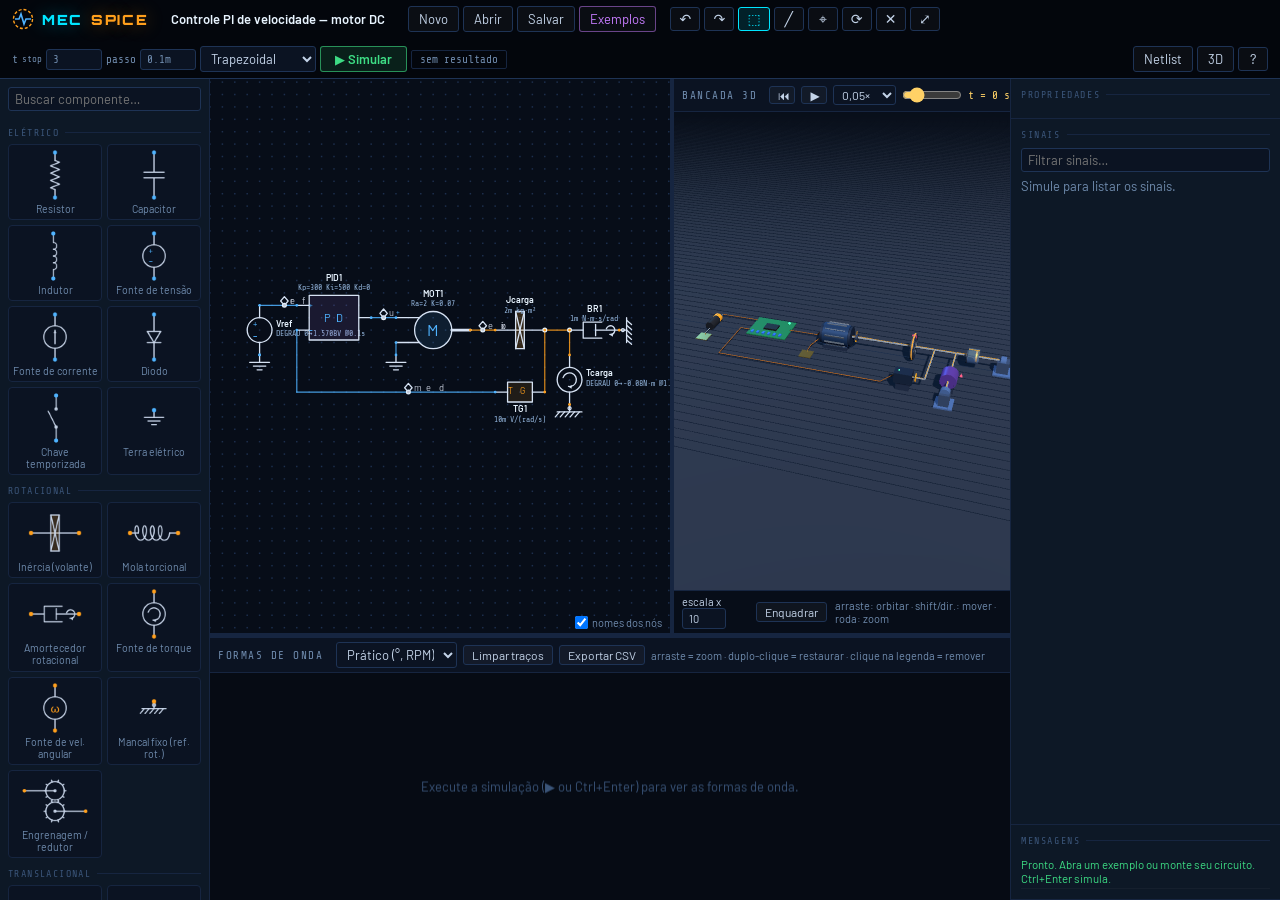
==== mecspice/index.html @ abb5cb86 "Add MecSPICE: multi-domain (electrical/mechanical) LTspice-style simulator with 3D view Schematic ed" ====
<!DOCTYPE html>
<html lang="pt-BR">
<head>
<meta charset="UTF-8">
<meta name="viewport" content="width=device-width, initial-scale=1.0">
<title>MecSPICE</title>
<link rel="preconnect" href="https://fonts.googleapis.com">
<link href="https://fonts.googleapis.com/css2?family=Orbitron:wght@600;900&family=Share+Tech+Mono&family=Barlow:wght@400;500;600&display=swap" rel="stylesheet">
<link rel="stylesheet" href="css/style.css">
</head>
<body>

<header id="topbar">
  <div class="logo">
    <svg width="22" height="22" viewBox="0 0 22 22" fill="none">
      <circle cx="11" cy="11" r="9.5" stroke="#ff9f1c" stroke-width="1.4" stroke-dasharray="3 2"/>
      <path d="M3 11h4l2-5 3 10 2-5h5" stroke="#4fb3ff" stroke-width="1.6" fill="none"/>
    </svg>
    MEC<span>SPICE</span>
  </div>
  <div id="doc-title" contenteditable="true" spellcheck="false" title="Título do esquemático (clique para editar)">Sem título</div>

  <div class="tb-group">
    <button class="btn" id="btn-new" title="Novo esquemático">Novo</button>
    <button class="btn" id="btn-open" title="Abrir (Ctrl+O)">Abrir</button>
    <button class="btn" id="btn-save" title="Salvar (Ctrl+S)">Salvar</button>
    <button class="btn accent" id="btn-ex">Exemplos</button>
    <input type="file" id="file" accept=".json,application/json" hidden>
  </div>
  <div class="tb-group">
    <button class="btn icon" id="btn-undo" title="Desfazer (Ctrl+Z)">↶</button>
    <button class="btn icon" id="btn-redo" title="Refazer (Ctrl+Y)">↷</button>
    <button class="btn icon on" data-mode="select" title="Selecionar (Esc)">⬚</button>
    <button class="btn icon" data-mode="wire" title="Fio (W)">╱</button>
    <button class="btn icon" data-mode="probe" title="Ponta de prova (P)">⌖</button>
    <button class="btn icon" id="btn-rot" title="Girar (R)">⟳</button>
    <button class="btn icon" id="btn-del" title="Excluir (Del)">✕</button>
    <button class="btn icon" id="btn-fit" title="Enquadrar (F)">⤢</button>
  </div>
  <div class="tb-group sim">
    <label>t<sub>stop</sub> <input id="tstop" value="1" size="5"></label>
    <label>passo <input id="dt" value="1m" size="5"></label>
    <select id="method" title="Método de integração">
      <option value="trap">Trapezoidal</option>
      <option value="be">Euler implícito</option>
    </select>
    <button class="btn run" id="run" title="Simular (Ctrl+Enter / F9)">▶ Simular</button>
    <span id="sim-status" class="pill">sem resultado</span>
  </div>
  <div class="tb-group right">
    <button class="btn" id="btn-net" title="Ver netlist">Netlist</button>
    <button class="btn" id="btn-3d" title="Mostrar/ocultar vista 3D">3D</button>
    <button class="btn icon" id="btn-help" title="Ajuda">?</button>
  </div>
  <div id="progress-wrap"><div id="progress"></div></div>
</header>

<main id="app">
  <aside id="palette">
    <input id="pal-search" placeholder="Buscar componente…" spellcheck="false">
    <div id="palette-list"></div>
  </aside>

  <section id="work">
    <div id="work-top">
      <div id="sch-wrap">
        <canvas id="sch" tabindex="0"></canvas>
        <div id="hint"></div>
        <label class="sch-opt"><input type="checkbox" id="toggle-names" checked> nomes dos nós</label>
      </div>
      <div id="split-v" class="splitter v"></div>
      <div id="v3d-pane">
        <div class="pane-head">
          <span class="pane-title">Bancada 3D</span>
          <button class="btn icon sm" id="rew" title="Início">⏮</button>
          <button class="btn icon sm" id="play" title="Play/Pausa (Espaço)">▶</button>
          <select id="speed" title="Velocidade de reprodução (tempo simulado por segundo real)">
            <option value="0.001">0,001×</option>
            <option value="0.01">0,01×</option>
            <option value="0.05">0,05×</option>
            <option value="0.1" selected>0,1×</option>
            <option value="0.25">0,25×</option>
            <option value="0.5">0,5×</option>
            <option value="1">1×</option>
            <option value="2">2×</option>
          </select>
          <input type="range" id="tslider" min="0" max="1000" value="0">
          <span id="tlabel">t = 0 s</span>
        </div>
        <div id="v3d"></div>
        <div class="v3d-foot">
          <label title="Ampliação visual dos deslocamentos lineares">escala x <input id="dscale" value="10" size="3"></label>
          <button class="btn sm" id="btn-fit3d">Enquadrar</button>
          <span class="muted">arraste: orbitar · shift/dir.: mover · roda: zoom</span>
        </div>
      </div>
    </div>
    <div id="split-h" class="splitter h"></div>
    <div id="plot-pane">
      <div class="pane-head">
        <span class="pane-title">Formas de onda</span>
        <select id="units" title="Unidades rotacionais">
          <option value="si">SI (rad, rad/s)</option>
          <option value="prat">Prático (°, RPM)</option>
        </select>
        <button class="btn sm" id="btn-clear">Limpar traços</button>
        <button class="btn sm" id="btn-csv">Exportar CSV</button>
        <span class="muted">arraste = zoom · duplo-clique = restaurar · clique na legenda = remover</span>
      </div>
      <div id="plot-wrap"><canvas id="plot"></canvas></div>
    </div>
  </section>

  <aside id="side">
    <div class="side-sec">
      <div class="sec-title">Propriedades</div>
      <div id="props"></div>
    </div>
    <div class="side-sec grow">
      <div class="sec-title">Sinais</div>
      <input id="sig-search" placeholder="Filtrar sinais…" spellcheck="false">
      <div id="signals"><div class="muted">Simule para listar os sinais.</div></div>
    </div>
    <div class="side-sec">
      <div class="sec-title">Mensagens</div>
      <div id="log"></div>
    </div>
  </aside>
</main>

<div id="ctxmenu"></div>
<div id="modal">
  <div class="modal-box">
    <div class="modal-head"><span id="modal-title"></span><button class="btn icon" onclick="app.closeModal()">✕</button></div>
    <div id="modal-body"></div>
  </div>
</div>

<script src="vendor/three.min.js"></script>
<script src="js/core.js"></script>
<script src="js/solver.js"></script>
<script src="js/editor.js"></script>
<script src="js/plot.js"></script>
<script src="js/view3d.js"></script>
<script src="js/examples.js"></script>
<script src="js/app.js"></script>
</body>
</html>
---- mecspice/css/style.css ----
/* ============================================================
   MecSPICE — estilos (tema escuro, herdado do simulador do Grupo 8)
   ============================================================ */
:root {
  --bg0: #04070d; --bg1: #070d18; --bg2: #0b1322; --panel: #0d1826;
  --border: #162540; --border2: #1e3355;
  --acc: #00e5ff; --org: #ff9f1c; --grn: #3ddc84; --red: #ff4d6d; --ylw: #ffd166; --pur: #c77dff;
  --txt: #c3d3e8; --txt2: #6f8bad; --txt3: #3a5478; --wht: #e8f4ff;
  --sch-bg: #070d18; --sch-grid: #1d2f4d; --sym: #d6e2f3; --lbl: #e8f4ff; --val: #8fb0d6;
  --sel: #ffd166; --junction: #e8f4ff;
  --plot-bg: #060b14; --plot-frame: #1e3355; --plot-grid: #122039; --plot-zero: #33507a; --cursor-play: #ffd166;
  --v3d-w: 42%; --plot-h: 32%;
}
* { margin: 0; padding: 0; box-sizing: border-box; }
html, body { height: 100%; }
body {
  font-family: 'Barlow', system-ui, sans-serif; font-size: 13px;
  background: var(--bg0); color: var(--txt); overflow: hidden;
  display: flex; flex-direction: column;
}
body.dragging { user-select: none; cursor: grabbing; }
button, input, select { font: inherit; color: inherit; }
kbd { font-family: 'Share Tech Mono', monospace; background: var(--bg2); border: 1px solid var(--border2); border-radius: 3px; padding: 0 5px; }
code { font-family: 'Share Tech Mono', monospace; color: var(--org); }

/* ───── topbar ───── */
#topbar {
  position: relative; flex: 0 0 auto;
  display: flex; align-items: center; gap: 14px; flex-wrap: wrap;
  padding: 6px 12px; background: rgba(4,7,13,0.97); border-bottom: 1px solid var(--border2);
}
.logo { font-family: 'Orbitron', monospace; font-weight: 900; font-size: 14px; letter-spacing: 0.12em; color: var(--acc); display: flex; align-items: center; gap: 8px; text-shadow: 0 0 18px rgba(0,229,255,0.4); }
.logo span { color: var(--org); text-shadow: 0 0 18px rgba(255,159,28,0.4); }
#doc-title { font-weight: 600; color: var(--wht); padding: 3px 8px; border-radius: 3px; min-width: 120px; max-width: 280px; white-space: nowrap; overflow: hidden; outline: none; border: 1px solid transparent; }
#doc-title:hover, #doc-title:focus { border-color: var(--border2); background: var(--bg2); }
.tb-group { display: flex; align-items: center; gap: 4px; }
.tb-group.right { margin-left: auto; }
.tb-group.sim label { font-family: 'Share Tech Mono', monospace; font-size: 11px; color: var(--txt2); display: flex; align-items: center; gap: 4px; }
.tb-group.sim input { width: 56px; }
input, select { background: var(--bg2); border: 1px solid var(--border2); border-radius: 3px; padding: 3px 6px; outline: none; }
input:focus, select:focus { border-color: var(--acc); }
input.bad { border-color: var(--red); background: rgba(255,77,109,0.1); }

.btn {
  background: rgba(255,255,255,0.03); border: 1px solid var(--border2); border-radius: 3px;
  padding: 4px 10px; cursor: pointer; color: var(--txt); transition: all 0.12s; white-space: nowrap;
}
.btn:hover { border-color: var(--acc); color: var(--wht); }
.btn.on { background: rgba(0,229,255,0.12); border-color: var(--acc); color: var(--acc); }
.btn.icon { padding: 4px 8px; min-width: 30px; font-size: 14px; line-height: 1; }
.btn.sm { padding: 2px 8px; font-size: 12px; }
.btn.icon.sm { min-width: 26px; font-size: 12px; }
.btn.accent { border-color: rgba(199,125,255,0.5); color: var(--pur); }
.btn.danger:hover { border-color: var(--red); color: var(--red); }
.btn.run { background: rgba(61,220,132,0.12); border-color: rgba(61,220,132,0.6); color: var(--grn); font-weight: 600; padding: 4px 14px; }
.btn.run:hover { background: rgba(61,220,132,0.22); box-shadow: 0 0 12px rgba(61,220,132,0.25); }
.btn.run.busy { background: rgba(255,77,109,0.12); border-color: var(--red); color: var(--red); }
.pill { font-family: 'Share Tech Mono', monospace; font-size: 11px; padding: 2px 8px; border: 1px solid var(--border); border-radius: 2px; color: var(--txt2); }
.pill.ok { color: var(--grn); border-color: rgba(61,220,132,0.4); }
.pill.warn { color: var(--ylw); border-color: rgba(255,209,102,0.4); }
#progress-wrap { position: absolute; left: 0; right: 0; bottom: -1px; height: 2px; }
#progress { height: 100%; width: 0; background: linear-gradient(90deg, var(--acc), var(--grn)); transition: width 0.1s; }

/* ───── layout ───── */
#app { flex: 1; min-height: 0; display: grid; grid-template-columns: 210px 1fr 270px; }
#palette, #side { background: var(--panel); overflow-y: auto; }
#palette { border-right: 1px solid var(--border); padding: 8px; }
#side { border-left: 1px solid var(--border); display: flex; flex-direction: column; overflow: hidden; }
#work { display: flex; flex-direction: column; min-width: 0; min-height: 0; }
#work-top { flex: 1; min-height: 0; display: flex; }
#sch-wrap { flex: 1; min-width: 0; position: relative; }
#sch { display: block; outline: none; }
#v3d-pane { width: var(--v3d-w); min-width: 200px; display: flex; flex-direction: column; background: var(--bg1); }
body.no3d #v3d-pane, body.no3d #split-v { display: none; }
#v3d { flex: 1; min-height: 0; position: relative; }
#v3d canvas { display: block; }
.v3d-msg { padding: 20px; color: var(--txt2); }
.v3d-foot { display: flex; align-items: center; gap: 8px; padding: 4px 8px; border-top: 1px solid var(--border); font-size: 11px; }
.v3d-foot input { width: 44px; }
#plot-pane { height: var(--plot-h); min-height: 120px; display: flex; flex-direction: column; border-top: 1px solid var(--border); }
#plot-wrap { flex: 1; min-height: 0; position: relative; }
#plot { display: block; }
.pane-head { display: flex; align-items: center; gap: 6px; padding: 4px 8px; background: var(--bg2); border-bottom: 1px solid var(--border); flex-wrap: nowrap; overflow: hidden; }
.pane-head .muted { font-size: 11px; white-space: nowrap; overflow: hidden; text-overflow: ellipsis; }
.pane-title { font-family: 'Share Tech Mono', monospace; font-size: 11px; letter-spacing: 0.14em; text-transform: uppercase; color: var(--txt2); margin-right: 6px; white-space: nowrap; }
#tslider { flex: 1; min-width: 60px; accent-color: var(--ylw); }
#tlabel { font-family: 'Share Tech Mono', monospace; font-size: 11px; color: var(--ylw); min-width: 90px; }
#speed { padding: 1px 4px; font-size: 12px; }
.splitter { background: var(--border); flex: 0 0 auto; z-index: 2; }
.splitter.v { width: 4px; cursor: col-resize; }
.splitter.h { height: 4px; cursor: row-resize; }
.splitter:hover { background: var(--acc); }

#hint { position: absolute; left: 8px; bottom: 6px; right: 160px; font-size: 11px; color: var(--txt2); pointer-events: none; text-shadow: 0 0 4px #000; }
.sch-opt { position: absolute; right: 8px; bottom: 4px; font-size: 11px; color: var(--txt2); display: flex; gap: 4px; align-items: center; }

/* ───── paleta ───── */
#pal-search { width: 100%; margin-bottom: 6px; }
.pal-cat { font-family: 'Share Tech Mono', monospace; font-size: 10px; letter-spacing: 0.14em; text-transform: uppercase; color: var(--txt3); margin: 10px 0 6px; display: flex; align-items: center; gap: 6px; }
.pal-cat::after { content: ''; flex: 1; height: 1px; background: var(--border); }
.pal-grid { display: grid; grid-template-columns: 1fr 1fr; gap: 5px; }
.pal-item { background: var(--bg2); border: 1px solid var(--border); border-radius: 4px; padding: 3px 2px 4px; cursor: pointer; display: flex; flex-direction: column; align-items: center; gap: 1px; color: var(--txt2); font-size: 10.5px; line-height: 1.15; text-align: center; transition: all 0.12s; }
.pal-item canvas { width: 78px; height: 54px; }
.pal-item:hover { border-color: var(--acc); color: var(--wht); }
.pal-item.on { border-color: var(--ylw); background: rgba(255,209,102,0.08); color: var(--ylw); }

/* ───── painel lateral ───── */
.side-sec { padding: 10px; border-bottom: 1px solid var(--border); display: flex; flex-direction: column; min-height: 0; }
.side-sec.grow { flex: 1; }
.sec-title { font-family: 'Share Tech Mono', monospace; font-size: 10px; letter-spacing: 0.16em; text-transform: uppercase; color: var(--txt3); margin-bottom: 8px; display: flex; align-items: center; gap: 6px; }
.sec-title::after { content: ''; flex: 1; height: 1px; background: var(--border); }
#props { max-height: 46vh; overflow-y: auto; }
.prop-head { font-weight: 600; color: var(--wht); margin-bottom: 8px; display: flex; align-items: center; gap: 6px; }
.dom-dot { width: 8px; height: 8px; border-radius: 50%; display: inline-block; flex: 0 0 auto; }
.prop { display: grid; grid-template-columns: 1fr; gap: 2px; margin-bottom: 7px; }
.prop > span { font-size: 11px; color: var(--txt2); }
.prop em { font-style: normal; color: var(--txt3); font-family: 'Share Tech Mono', monospace; }
.prop input, .prop select { width: 100%; font-family: 'Share Tech Mono', monospace; }
.prop .parsed { font-family: 'Share Tech Mono', monospace; font-size: 10px; color: var(--txt3); }
.prop-btns { display: flex; gap: 4px; flex-wrap: wrap; margin: 6px 0; }
.prop-sigs { display: flex; flex-wrap: wrap; gap: 4px; margin-top: 4px; }
.chip { background: rgba(0,229,255,0.06); border: 1px solid var(--border2); border-radius: 10px; padding: 1px 8px; cursor: pointer; font-size: 11px; }
.chip:hover { border-color: var(--acc); }
.muted { color: var(--txt2); }
.small { font-size: 11px; margin-top: 4px; }
#sig-search { width: 100%; margin-bottom: 6px; }
#signals { overflow-y: auto; flex: 1; min-height: 60px; }
.sig { display: flex; align-items: center; gap: 6px; padding: 3px 6px; border-radius: 3px; cursor: pointer; font-family: 'Share Tech Mono', monospace; font-size: 11.5px; }
.sig em { margin-left: auto; font-style: normal; color: var(--txt3); }
.sig:hover { background: rgba(255,255,255,0.04); }
.sig.on { background: rgba(255,209,102,0.08); color: var(--ylw); }
#log { max-height: 22vh; overflow-y: auto; font-size: 11.5px; }
.log-line { padding: 3px 0; border-bottom: 1px solid rgba(255,255,255,0.03); color: var(--txt2); }
.log-line.ok { color: var(--grn); }
.log-line.warn { color: var(--ylw); }
.log-line.err { color: var(--red); }

/* ───── menu de contexto / modal ───── */
#ctxmenu { position: fixed; display: none; z-index: 1000; background: var(--panel); border: 1px solid var(--border2); border-radius: 4px; padding: 4px 0; min-width: 170px; box-shadow: 0 8px 24px rgba(0,0,0,0.5); }
.ctx-item { padding: 5px 12px; cursor: pointer; font-family: 'Share Tech Mono', monospace; font-size: 12px; }
.ctx-item:hover { background: rgba(0,229,255,0.1); color: var(--acc); }
#modal { position: fixed; inset: 0; background: rgba(0,0,0,0.6); display: none; align-items: center; justify-content: center; z-index: 900; }
#modal.open { display: flex; }
.modal-box { background: var(--panel); border: 1px solid var(--border2); border-radius: 6px; width: min(640px, 94vw); max-height: 88vh; display: flex; flex-direction: column; box-shadow: 0 20px 60px rgba(0,0,0,0.6); }
#modal.wide .modal-box { width: min(920px, 94vw); }
.modal-head { display: flex; align-items: center; justify-content: space-between; padding: 10px 14px; border-bottom: 1px solid var(--border); font-family: 'Orbitron', monospace; font-size: 13px; color: var(--acc); letter-spacing: 0.08em; }
#modal-body { padding: 14px; overflow-y: auto; }
.netlist { font-family: 'Share Tech Mono', monospace; font-size: 12px; color: var(--txt); white-space: pre; overflow-x: auto; }
.ex-grid { display: grid; grid-template-columns: repeat(auto-fill, minmax(260px, 1fr)); gap: 10px; }
.ex-card { text-align: left; background: var(--bg2); border: 1px solid var(--border2); border-radius: 6px; padding: 12px; cursor: pointer; transition: all 0.12s; }
.ex-card:hover { border-color: var(--acc); transform: translateY(-1px); }
.ex-cat { font-family: 'Share Tech Mono', monospace; font-size: 10px; letter-spacing: 0.12em; text-transform: uppercase; color: var(--org); margin-bottom: 4px; }
.ex-title { font-weight: 600; color: var(--wht); margin-bottom: 4px; }
.ex-desc { font-size: 12px; color: var(--txt2); line-height: 1.45; }
.help h3 { font-family: 'Share Tech Mono', monospace; font-size: 12px; letter-spacing: 0.12em; text-transform: uppercase; color: var(--org); margin: 14px 0 6px; }
.help h3:first-child { margin-top: 0; }
.help p { line-height: 1.55; color: var(--txt); margin-bottom: 6px; }
.help table { border-collapse: collapse; width: 100%; margin: 6px 0; }
.help th, .help td { border: 1px solid var(--border); padding: 4px 8px; text-align: left; font-size: 12px; }
.help th { color: var(--txt2); background: var(--bg2); }

/* ───── responsivo ───── */
@media (max-width: 1250px) {
  #app { grid-template-columns: 170px 1fr 230px; }
  .pal-grid { grid-template-columns: 1fr; }
}
@media (max-width: 900px) {
  body { overflow: auto; }
  #app { grid-template-columns: 1fr; grid-template-rows: auto 70vh auto; }
  #palette { max-height: 30vh; }
  .pal-grid { grid-template-columns: repeat(auto-fill, minmax(90px, 1fr)); }
  #work-top { flex-direction: column; }
  #v3d-pane { width: 100%; height: 40vh; }
  #split-v { display: none; }
}
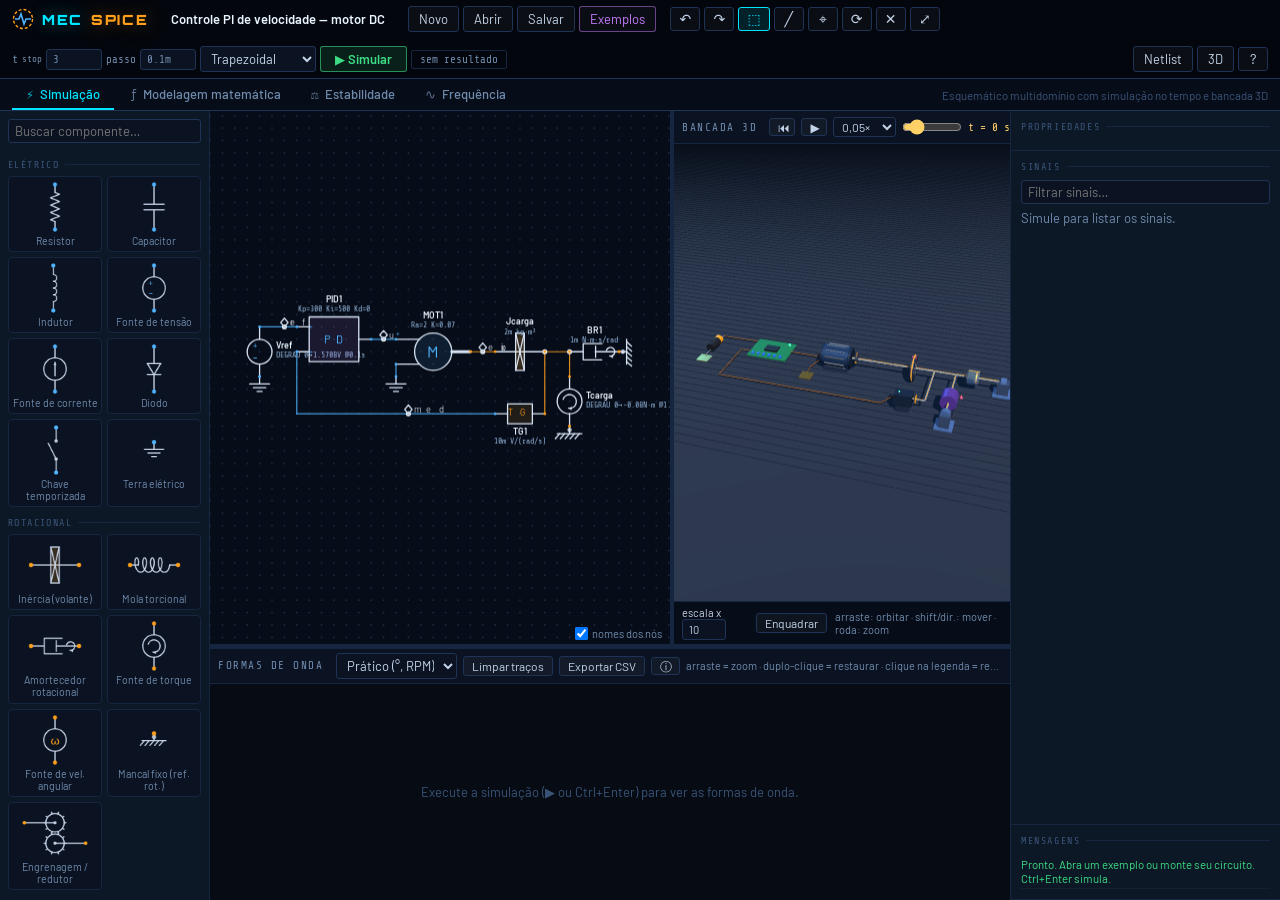
==== commit e450c72f: "Add control-systems tabs: modeling, stability and frequency analysis - Modeling: transfer function (" ====
--- a/mecspice/index.html
+++ b/mecspice/index.html
@@ -8,7 +8,7 @@
 <link href="https://fonts.googleapis.com/css2?family=Orbitron:wght@600;900&family=Share+Tech+Mono&family=Barlow:wght@400;500;600&display=swap" rel="stylesheet">
 <link rel="stylesheet" href="css/style.css">
 </head>
-<body>
+<body data-tab="sim">
 
 <header id="topbar">
   <div class="logo">
@@ -18,16 +18,16 @@
     </svg>
     MEC<span>SPICE</span>
   </div>
-  <div id="doc-title" contenteditable="true" spellcheck="false" title="Título do esquemático (clique para editar)">Sem título</div>
+  <div id="doc-title" class="sim-only" contenteditable="true" spellcheck="false" title="Título do esquemático (clique para editar)">Sem título</div>
 
-  <div class="tb-group">
+  <div class="tb-group sim-only">
     <button class="btn" id="btn-new" title="Novo esquemático">Novo</button>
     <button class="btn" id="btn-open" title="Abrir (Ctrl+O)">Abrir</button>
     <button class="btn" id="btn-save" title="Salvar (Ctrl+S)">Salvar</button>
     <button class="btn accent" id="btn-ex">Exemplos</button>
     <input type="file" id="file" accept=".json,application/json" hidden>
   </div>
-  <div class="tb-group">
+  <div class="tb-group sim-only">
     <button class="btn icon" id="btn-undo" title="Desfazer (Ctrl+Z)">↶</button>
     <button class="btn icon" id="btn-redo" title="Refazer (Ctrl+Y)">↷</button>
     <button class="btn icon on" data-mode="select" title="Selecionar (Esc)">⬚</button>
@@ -37,7 +37,7 @@
     <button class="btn icon" id="btn-del" title="Excluir (Del)">✕</button>
     <button class="btn icon" id="btn-fit" title="Enquadrar (F)">⤢</button>
   </div>
-  <div class="tb-group sim">
+  <div class="tb-group sim sim-only">
     <label>t<sub>stop</sub> <input id="tstop" value="1" size="5"></label>
     <label>passo <input id="dt" value="1m" size="5"></label>
     <select id="method" title="Método de integração">
@@ -48,12 +48,20 @@
     <span id="sim-status" class="pill">sem resultado</span>
   </div>
   <div class="tb-group right">
-    <button class="btn" id="btn-net" title="Ver netlist">Netlist</button>
-    <button class="btn" id="btn-3d" title="Mostrar/ocultar vista 3D">3D</button>
+    <button class="btn sim-only" id="btn-net" title="Ver netlist">Netlist</button>
+    <button class="btn sim-only" id="btn-3d" title="Mostrar/ocultar vista 3D">3D</button>
     <button class="btn icon" id="btn-help" title="Ajuda">?</button>
   </div>
   <div id="progress-wrap"><div id="progress"></div></div>
 </header>
+
+<nav id="tabs">
+  <button data-tab="sim" class="on"><span class="ti">⚡</span> Simulação</button>
+  <button data-tab="model"><span class="ti">ƒ</span> Modelagem matemática</button>
+  <button data-tab="stab"><span class="ti">⚖</span> Estabilidade</button>
+  <button data-tab="freq"><span class="ti">∿</span> Frequência</button>
+  <span class="tabs-hint" id="tabs-hint">Esquemático multidomínio com simulação no tempo e bancada 3D</span>
+</nav>
 
 <main id="app">
   <aside id="palette">
@@ -105,6 +113,7 @@
         </select>
         <button class="btn sm" id="btn-clear">Limpar traços</button>
         <button class="btn sm" id="btn-csv">Exportar CSV</button>
+        <button class="btn icon sm" id="btn-plotinfo" title="Sobre os tipos de gráfico e sinais">ⓘ</button>
         <span class="muted">arraste = zoom · duplo-clique = restaurar · clique na legenda = remover</span>
       </div>
       <div id="plot-wrap"><canvas id="plot"></canvas></div>
@@ -128,6 +137,10 @@
   </aside>
 </main>
 
+<section class="tabview" id="tab-model"></section>
+<section class="tabview" id="tab-stab"></section>
+<section class="tabview" id="tab-freq"></section>
+
 <div id="ctxmenu"></div>
 <div id="modal">
   <div class="modal-box">
@@ -143,6 +156,15 @@
 <script src="js/plot.js"></script>
 <script src="js/view3d.js"></script>
 <script src="js/examples.js"></script>
+<script src="js/info.js"></script>
+<script src="js/ctrl/math.js"></script>
+<script src="js/ctrl/extract.js"></script>
+<script src="js/ctrl/chart.js"></script>
+<script src="js/ctrl/ui.js"></script>
+<script src="js/ctrl/blockdiag.js"></script>
+<script src="js/ctrl/tab-model.js"></script>
+<script src="js/ctrl/tab-stab.js"></script>
+<script src="js/ctrl/tab-freq.js"></script>
 <script src="js/app.js"></script>
 </body>
 </html>
--- a/mecspice/css/style.css
+++ b/mecspice/css/style.css
@@ -173,3 +173,122 @@
   #v3d-pane { width: 100%; height: 40vh; }
   #split-v { display: none; }
 }
+
+/* ============================================================
+   Abas de controle (Modelagem · Estabilidade · Frequência)
+   ============================================================ */
+:root { --plot-grid2: #0d182b; --bd-wire: #9fb4d0; --bd-fill: #0d1826; }
+#tabs { flex: 0 0 auto; display: flex; align-items: stretch; gap: 2px; padding: 0 12px; background: var(--bg1); border-bottom: 1px solid var(--border2); }
+#tabs button { background: none; border: none; border-bottom: 2px solid transparent; padding: 7px 14px 6px; cursor: pointer; color: var(--txt2); font-size: 13px; font-weight: 500; }
+#tabs button:hover { color: var(--wht); }
+#tabs button.on { color: var(--acc); border-bottom-color: var(--acc); }
+#tabs .ti { font-family: 'Share Tech Mono', monospace; opacity: 0.8; margin-right: 3px; }
+.tabs-hint { margin-left: auto; align-self: center; font-size: 11.5px; color: var(--txt3); }
+.tabview { display: none; flex: 1; min-height: 0; }
+body:not([data-tab="sim"]) #app { display: none; }
+body:not([data-tab="sim"]) .sim-only { display: none !important; }
+body[data-tab="model"] #tab-model, body[data-tab="stab"] #tab-stab, body[data-tab="freq"] #tab-freq { display: flex; }
+
+.subnav { width: 210px; flex: 0 0 auto; background: var(--panel); border-right: 1px solid var(--border); padding: 10px 8px; overflow-y: auto; }
+.subnav-title { font-family: 'Share Tech Mono', monospace; font-size: 10px; letter-spacing: 0.15em; text-transform: uppercase; color: var(--txt3); margin: 2px 6px 10px; }
+.sub-item { display: block; width: 100%; text-align: left; background: none; border: 1px solid transparent; border-radius: 5px; padding: 7px 10px; margin-bottom: 3px; cursor: pointer; }
+.sub-item b { display: block; font-weight: 600; color: var(--txt); font-size: 13px; }
+.sub-item small { display: block; color: var(--txt3); font-size: 11px; margin-top: 1px; }
+.sub-item:hover { background: rgba(255,255,255,0.03); }
+.sub-item.on { background: rgba(0,229,255,0.07); border-color: rgba(0,229,255,0.3); }
+.sub-item.on b { color: var(--acc); }
+.tool-host { flex: 1; min-width: 0; min-height: 0; display: flex; }
+.tool-wrap { flex: 1; display: flex; min-width: 0; }
+.tool-main { flex: 1; min-width: 0; overflow-y: auto; padding: 14px 18px 30px; }
+.tool-head { display: flex; align-items: flex-start; justify-content: space-between; gap: 16px; margin-bottom: 12px; }
+.tool-head h2 { font-size: 19px; font-weight: 600; color: var(--wht); margin-bottom: 3px; }
+.tool-head .lead { color: var(--txt2); font-size: 13px; max-width: 820px; line-height: 1.5; }
+.learn-btn { flex: 0 0 auto; border-color: rgba(199,125,255,0.45); color: var(--pur); }
+.learn { width: 0; overflow: hidden; background: var(--panel); border-left: 1px solid var(--border); transition: width 0.18s; display: flex; flex-direction: column; }
+.tool-wrap.learn-open .learn { width: 360px; }
+.learn-head { display: flex; justify-content: space-between; align-items: center; padding: 10px 14px; color: var(--pur); font-weight: 600; border-bottom: 1px solid var(--border); white-space: nowrap; }
+.learn-body { padding: 12px 16px 24px; overflow-y: auto; min-width: 330px; font-size: 13px; line-height: 1.6; color: var(--txt); }
+.learn-body p { margin-bottom: 9px; }
+.learn-body ul, .learn-body ol { margin: 0 0 9px 18px; }
+.learn-body li { margin-bottom: 3px; }
+.learn-body b { color: var(--wht); }
+.tool-body { display: flex; flex-direction: column; gap: 12px; }
+.card { background: var(--panel); border: 1px solid var(--border); border-radius: 6px; padding: 12px 14px; min-width: 0; }
+.card-title { font-family: 'Share Tech Mono', monospace; font-size: 11px; letter-spacing: 0.08em; text-transform: uppercase; color: var(--txt2); margin-bottom: 8px; }
+details.card > summary { cursor: pointer; margin: 0; }
+details.card[open] > summary { margin-bottom: 10px; }
+.grid2 { display: grid; grid-template-columns: 1fr 1fr; gap: 12px; }
+.grid-rl { display: grid; grid-template-columns: minmax(0, 1.7fr) minmax(280px, 1fr); gap: 12px; }
+.col { display: flex; flex-direction: column; gap: 12px; min-width: 0; }
+.row { display: flex; align-items: center; }
+.row.gap { gap: 8px; } .row.wrap { flex-wrap: wrap; } .row.center { align-items: center; }
+.lbl { color: var(--txt2); font-size: 12px; white-space: nowrap; }
+.chart-box { height: 290px; position: relative; }
+.chart-box.tall { height: 430px; }
+.chart-box.sq { height: 290px; }
+.chart-cv { display: block; }
+.bode-stack { display: flex; flex-direction: column; gap: 6px; }
+.bode-stack .chart-box { height: 230px; }
+.tf-input-row { display: flex; align-items: center; gap: 8px; flex: 1; min-width: 220px; }
+.tf-input { flex: 1; font-family: 'Share Tech Mono', monospace; font-size: 14px; padding: 5px 8px; min-width: 200px; }
+.err { color: var(--red); } .err.small { font-size: 11.5px; } .pad { padding: 20px; }
+.good { color: var(--grn); } .bad { color: var(--red); } .warn { color: var(--ylw); }
+.mono { font-family: 'Share Tech Mono', monospace; font-size: 12.5px; }
+.forms { display: flex; flex-wrap: wrap; gap: 10px 26px; margin-top: 12px; align-items: flex-start; }
+.form-item small { display: block; font-size: 10.5px; color: var(--txt3); text-transform: uppercase; letter-spacing: 0.08em; margin-bottom: 3px; }
+.math { font-family: 'Barlow', serif; font-size: 15px; color: var(--wht); display: block; line-height: 2.1; }
+.math .frac { line-height: 1.3; }
+.card .card-title:not(:first-child), .card div:not(:first-child) > .card-title { margin-top: 14px; }
+.math.big { font-size: 17px; margin: 4px 0 8px; }
+.frac { display: inline-flex; line-height: 1.3; flex-direction: column; align-items: center; vertical-align: middle; margin: 0 3px; }
+.frac .fn { padding: 0 4px 2px; border-bottom: 1px solid var(--txt2); }
+.frac .fd { padding: 2px 4px 0; }
+.tf-name { color: var(--acc); font-style: italic; }
+sup { font-size: 0.7em; }
+.kv { display: grid; grid-template-columns: auto 1fr; gap: 5px 14px; font-size: 13px; }
+.kv-row { display: contents; }
+.kv .k { color: var(--txt2); }
+.kv .v { color: var(--txt); }
+.seg { display: inline-flex; border: 1px solid var(--border2); border-radius: 4px; overflow: hidden; }
+.seg button { background: none; border: none; padding: 4px 10px; cursor: pointer; color: var(--txt2); font-size: 12px; border-right: 1px solid var(--border2); }
+.seg button:last-child { border-right: none; }
+.seg button.on { background: rgba(0,229,255,0.12); color: var(--acc); }
+.chk { display: inline-flex; align-items: center; gap: 4px; font-size: 12px; color: var(--txt2); cursor: pointer; }
+.k-slider { flex: 1; min-width: 120px; accent-color: var(--acc); }
+.k-val { width: 80px; font-family: 'Share Tech Mono', monospace; }
+.tbl { border-collapse: collapse; width: 100%; font-size: 13px; margin: 6px 0; }
+.tbl th, .tbl td { border: 1px solid var(--border); padding: 4px 9px; text-align: left; }
+.tbl th { background: var(--bg2); color: var(--txt2); font-weight: 500; }
+.routh td { font-family: 'Share Tech Mono', monospace; text-align: right; }
+.routh th { font-family: 'Share Tech Mono', monospace; }
+.routh td.first { background: rgba(0,229,255,0.06); color: var(--wht); }
+.routh td.neg { color: var(--red); }
+.routh td.flip { box-shadow: inset 0 2px 0 var(--red); }
+.routh td.flag { border: none; color: var(--ylw); font-size: 11px; text-align: left; font-family: Barlow, sans-serif; }
+.routh tr.aux th, .routh tr.eps th { color: var(--ylw); }
+.note { font-size: 12px; color: var(--ylw); margin-top: 6px; }
+.sysbar { display: flex; flex-wrap: wrap; align-items: center; gap: 8px 12px; }
+.sb-diagram { color: var(--txt3); line-height: 0; }
+.sb-field { display: flex; align-items: center; gap: 5px; font-size: 13px; color: var(--txt2); }
+.sb-field input { font-family: 'Share Tech Mono', monospace; }
+.sb-pretty { margin-top: 8px; font-size: 15px; display: flex; align-items: center; flex-wrap: wrap; gap: 4px; color: var(--wht); }
+.ss-grid { display: grid; grid-template-columns: 2fr 1fr; gap: 8px; margin-top: 8px; }
+.ss-grid label { display: flex; flex-direction: column; gap: 3px; font-family: 'Share Tech Mono', monospace; color: var(--acc); }
+.ss-grid textarea { background: var(--bg2); border: 1px solid var(--border2); border-radius: 3px; color: var(--txt); font-family: 'Share Tech Mono', monospace; font-size: 13px; padding: 5px; resize: vertical; }
+.bd-layout { display: grid; grid-template-columns: 1fr 210px; gap: 10px; margin-top: 8px; }
+.bd-host { height: 400px; border: 1px solid var(--border); border-radius: 4px; overflow: hidden; }
+.bd-cv { display: block; outline: none; }
+.bd-props { display: flex; flex-direction: column; gap: 6px; }
+.mason { display: grid; grid-template-columns: repeat(4, minmax(0, 1fr)); gap: 12px; margin-bottom: 10px; }
+.mason-col { display: flex; flex-direction: column; gap: 4px; align-items: flex-start; }
+.mason-col .k { font-size: 11px; color: var(--txt3); text-transform: uppercase; letter-spacing: 0.06em; }
+.notes { font-size: 12.5px; color: var(--txt2); margin: 8px 0; }
+.notes summary { cursor: pointer; color: var(--ylw); }
+.notes ul { margin: 6px 0 0 18px; }
+details.about { margin: 8px 0; border: 1px solid var(--border); border-radius: 4px; padding: 6px 8px; background: rgba(199,125,255,0.04); }
+details.about summary { cursor: pointer; color: var(--pur); font-size: 12px; }
+details.about p { font-size: 12px; line-height: 1.5; margin-top: 5px; color: var(--txt); }
+.about-eq { font-family: 'Share Tech Mono', monospace; color: var(--acc); margin-top: 6px; font-size: 12.5px; }
+.about-tip { color: var(--txt2) !important; }
+@media (max-width: 1250px) { .grid2, .grid-rl { grid-template-columns: 1fr; } .mason { grid-template-columns: 1fr 1fr; } .tool-wrap.learn-open .learn { width: 300px; } }
+@media (max-width: 900px) { .subnav { width: 150px; } .bd-layout { grid-template-columns: 1fr; } }
